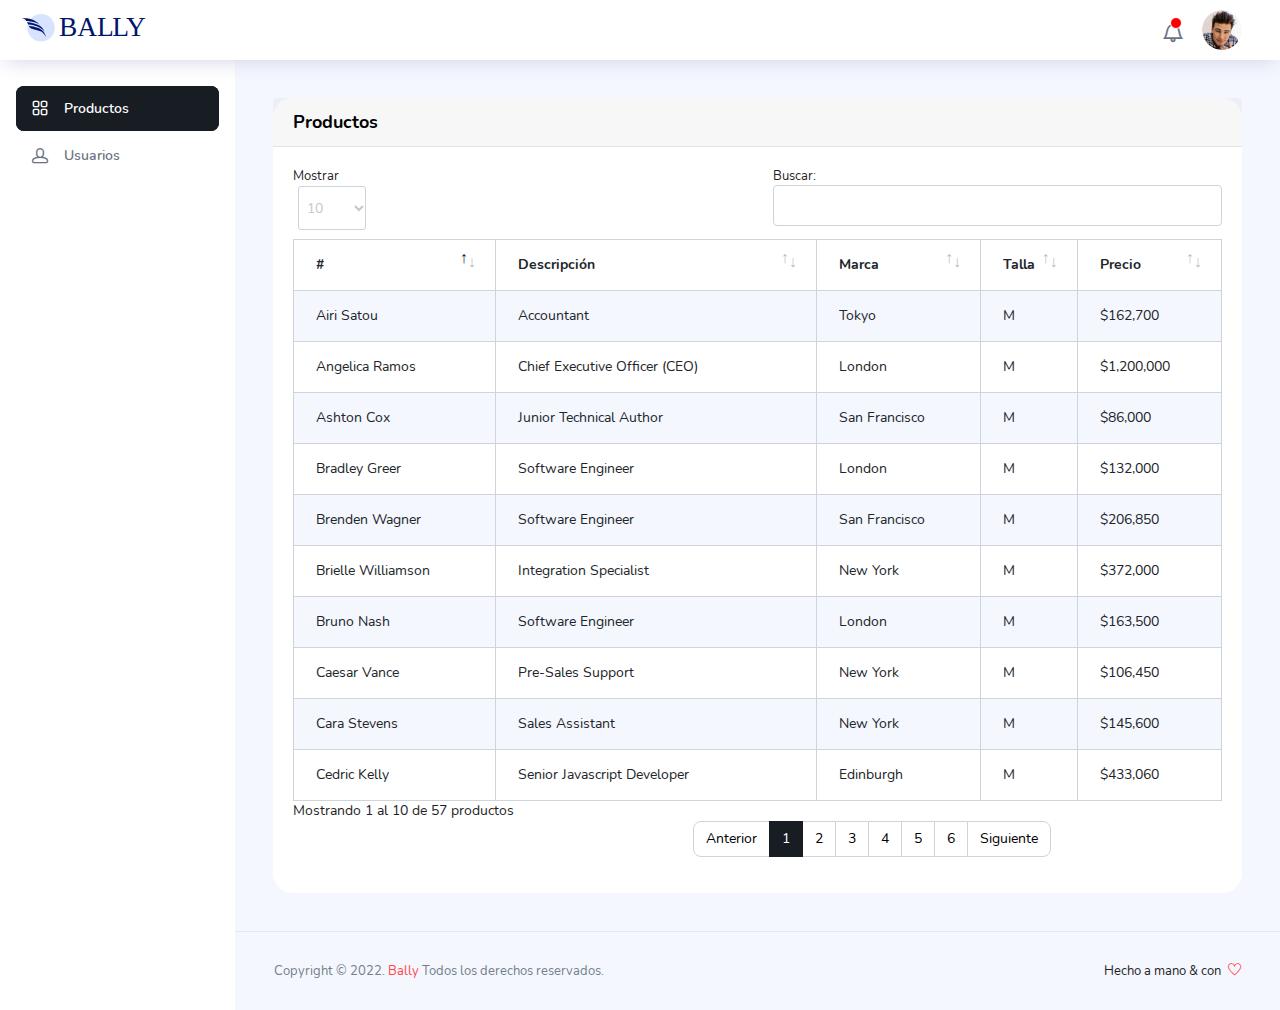
==== products.html @ e77bc01c "pre/database" ====
<!DOCTYPE html>
<html lang="es">

<head>
  <meta charset="utf-8">
  <meta name="viewport" content="width=device-width, initial-scale=1, shrink-to-fit=no">
  <title>Bally - Admin</title>
  <link rel="stylesheet" href="css/feather/feather.css">
  <link rel="stylesheet" href="css/ti-icons/css/themify-icons.css">
  <link rel="stylesheet" href="css/vendor.bundle.base.css">
  <link rel="stylesheet" href="css/vertical-layout-light/style.css">
  <link rel="shortcut icon" href="images/favicon.png" />
</head>

<body>
  <div class="container-scroller">
    <nav class="navbar col-lg-12 col-12 p-0 fixed-top d-flex flex-row">
      <div class="text-center navbar-brand-wrapper d-flex align-items-center justify-content-center">
        <a class="navbar-brand brand-logo mr-5" href="index.html"><img src="images/logo.svg" class="mr-2" alt="logo"/></a>
        <a class="navbar-brand brand-logo-mini" href="index.html"><img src="images/logo-mini.svg" alt="logo"/></a>
      </div>
      <div class="navbar-menu-wrapper d-flex align-items-center justify-content-end">
        <ul class="navbar-nav navbar-nav-right">
          <li class="nav-item dropdown">
            <a class="nav-link count-indicator dropdown-toggle" id="notificationDropdown" href="#" data-toggle="dropdown">
              <i class="icon-bell mx-0"></i>
              <span class="count"></span>
            </a>
            <div class="dropdown-menu dropdown-menu-right navbar-dropdown preview-list" aria-labelledby="notificationDropdown">
              <p class="mb-0 font-weight-normal float-left dropdown-header">Notificaciones</p>
              <a class="dropdown-item preview-item">
                <div class="preview-thumbnail">
                  <div class="preview-icon bg-info">
                    <i class="ti-user mx-0"></i>
                  </div>
                </div>
                <div class="preview-item-content">
                  <h6 class="preview-subject font-weight-normal">Nuevo usuario registrado</h6>
                  <p class="font-weight-light small-text mb-0 text-muted">
                    Hace 3 día(s)
                  </p>
                </div>
              </a>
            </div>
          </li>
          <li class="nav-item nav-profile dropdown">
            <a class="nav-link dropdown-toggle" href="#" data-toggle="dropdown" id="profileDropdown">
              <img src="images/faces/face28.jpg" alt="profile"/>
            </a>
            <div class="dropdown-menu dropdown-menu-right navbar-dropdown" aria-labelledby="profileDropdown">
              <a class="dropdown-item">
                <i class="ti-settings text-dark"></i>
                Ajustes
              </a>
              <a class="dropdown-item">
                <i class="ti-power-off text-dark"></i>
                Cerrar sesión
              </a>
            </div>
          </li>
        </ul>
      </div>
    </nav>
    <div class="container-fluid page-body-wrapper">
      <nav class="sidebar sidebar-offcanvas" id="sidebar">
        <ul class="nav">
          <li class="nav-item">
            <a class="nav-link" href="products.html">
              <i class="icon-grid menu-icon"></i>
              <span class="menu-title">Productos</span>
            </a>
          </li>
          <li class="nav-item">
            <a class="nav-link" href="users.html">
              <i class="icon-head menu-icon"></i>
              <span class="menu-title">Usuarios</span>
            </a>
          </li>
        </ul>
      </nav>
      <div class="main-panel">
        <div class="content-wrapper">
          <div class="row">
            <div class="col-md-12">
                <div class="card">
                    <div class="card-header">
                        <strong class="card-title">Productos</strong>
                    </div>
                    <div class="card-body">
                        <table id="bootstrap-data-table" class="table table-striped table-bordered">
                            <thead>
                                <tr>
                                    <th>#</th>
                                    <th>Descripción</th>
                                    <th>Marca</th>
                                    <th>Talla</th>
                                    <th>Precio</th>
                                </tr>
                            </thead>
                            <tbody>
                                <tr>
                                    <td>Tiger Nixon</td>
                                    <td>System Architect</td>
                                    <td>Edinburgh</td>
                                    <td>M</td>
                                    <td>$320,800</td>
                                </tr>
                                <tr>
                                    <td>Garrett Winters</td>
                                    <td>Accountant</td>
                                    <td>Tokyo</td>
                                    <td>M</td>
                                    <td>$170,750</td>
                                </tr>
                                <tr>
                                    <td>Ashton Cox</td>
                                    <td>Junior Technical Author</td>
                                    <td>San Francisco</td>
                                    <td>M</td>
                                    <td>$86,000</td>
                                </tr>
                                <tr>
                                    <td>Cedric Kelly</td>
                                    <td>Senior Javascript Developer</td>
                                    <td>Edinburgh</td>
                                    <td>M</td>
                                    <td>$433,060</td>
                                </tr>
                                <tr>
                                    <td>Airi Satou</td>
                                    <td>Accountant</td>
                                    <td>Tokyo</td>
                                    <td>M</td>
                                    <td>$162,700</td>
                                </tr>
                                <tr>
                                    <td>Brielle Williamson</td>
                                    <td>Integration Specialist</td>
                                    <td>New York</td>
                                    <td>M</td>
                                    <td>$372,000</td>
                                </tr>
                                <tr>
                                    <td>Herrod Chandler</td>
                                    <td>Sales Assistant</td>
                                    <td>San Francisco</td>
                                    <td>M</td>
                                    <td>$137,500</td>
                                </tr>
                                <tr>
                                    <td>Rhona Davidson</td>
                                    <td>Integration Specialist</td>
                                    <td>Tokyo</td>
                                    <td>M</td>
                                    <td>$327,900</td>
                                </tr>
                                <tr>
                                    <td>Colleen Hurst</td>
                                    <td>Javascript Developer</td>
                                    <td>San Francisco</td>
                                    <td>M</td>
                                    <td>$205,500</td>
                                </tr>
                                <tr>
                                    <td>Sonya Frost</td>
                                    <td>Software Engineer</td>
                                    <td>Edinburgh</td>
                                    <td>M</td>
                                    <td>$103,600</td>
                                </tr>
                                <tr>
                                    <td>Jena Gaines</td>
                                    <td>Office Manager</td>
                                    <td>London</td>
                                    <td>M</td>
                                    <td>$90,560</td>
                                </tr>
                                <tr>
                                    <td>Quinn Flynn</td>
                                    <td>Support Lead</td>
                                    <td>Edinburgh</td>
                                    <td>M</td>
                                    <td>$342,000</td>
                                </tr>
                                <tr>
                                    <td>Charde Marshall</td>
                                    <td>Regional Director</td>
                                    <td>San Francisco</td>
                                    <td>M</td>
                                    <td>$470,600</td>
                                </tr>
                                <tr>
                                    <td>Haley Kennedy</td>
                                    <td>Senior Marketing Designer</td>
                                    <td>London</td>
                                    <td>M</td>
                                    <td>$313,500</td>
                                </tr>
                                <tr>
                                    <td>Tatyana Fitzpatrick</td>
                                    <td>Regional Director</td>
                                    <td>London</td>
                                    <td>M</td>
                                    <td>$385,750</td>
                                </tr>
                                <tr>
                                    <td>Michael Silva</td>
                                    <td>Marketing Designer</td>
                                    <td>London</td>
                                    <td>M</td>
                                    <td>$198,500</td>
                                </tr>
                                <tr>
                                    <td>Paul Byrd</td>
                                    <td>Chief Financial Officer (CFO)</td>
                                    <td>New York</td>
                                    <td>M</td>
                                    <td>$725,000</td>
                                </tr>
                                <tr>
                                    <td>Gloria Little</td>
                                    <td>Systems Administrator</td>
                                    <td>New York</td>
                                    <td>M</td>
                                    <td>$237,500</td>
                                </tr>
                                <tr>
                                    <td>Bradley Greer</td>
                                    <td>Software Engineer</td>
                                    <td>London</td>
                                    <td>M</td>
                                    <td>$132,000</td>
                                </tr>
                                <tr>
                                    <td>Dai Rios</td>
                                    <td>Personnel Lead</td>
                                    <td>Edinburgh</td>
                                    <td>M</td>
                                    <td>$217,500</td>
                                </tr>
                                <tr>
                                    <td>Jenette Caldwell</td>
                                    <td>Development Lead</td>
                                    <td>New York</td>
                                    <td>M</td>
                                    <td>$345,000</td>
                                </tr>
                                <tr>
                                    <td>Yuri Berry</td>
                                    <td>Chief Marketing Officer (CMO)</td>
                                    <td>New York</td>
                                    <td>M</td>
                                    <td>$675,000</td>
                                </tr>
                                <tr>
                                    <td>Caesar Vance</td>
                                    <td>Pre-Sales Support</td>
                                    <td>New York</td>
                                    <td>M</td>
                                    <td>$106,450</td>
                                </tr>
                                <tr>
                                    <td>Doris Wilder</td>
                                    <td>Sales Assistant</td>
                                    <td>Sidney</td>
                                    <td>M</td>
                                    <td>$85,600</td>
                                </tr>
                                <tr>
                                    <td>Angelica Ramos</td>
                                    <td>Chief Executive Officer (CEO)</td>
                                    <td>London</td>
                                    <td>M</td>
                                    <td>$1,200,000</td>
                                </tr>
                                <tr>
                                    <td>Gavin Joyce</td>
                                    <td>Developer</td>
                                    <td>Edinburgh</td>
                                    <td>M</td>
                                    <td>$92,575</td>
                                </tr>
                                <tr>
                                    <td>Jennifer Chang</td>
                                    <td>Regional Director</td>
                                    <td>Singapore</td>
                                    <td>M</td>
                                    <td>$357,650</td>
                                </tr>
                                <tr>
                                    <td>Brenden Wagner</td>
                                    <td>Software Engineer</td>
                                    <td>San Francisco</td>
                                    <td>M</td>
                                    <td>$206,850</td>
                                </tr>
                                <tr>
                                    <td>Fiona Green</td>
                                    <td>Chief Operating Officer (COO)</td>
                                    <td>San Francisco</td>
                                    <td>M</td>
                                    <td>$850,000</td>
                                </tr>
                                <tr>
                                    <td>Shou Itou</td>
                                    <td>Regional Marketing</td>
                                    <td>Tokyo</td>
                                    <td>M</td>
                                    <td>$163,000</td>
                                </tr>
                                <tr>
                                    <td>Michelle House</td>
                                    <td>Integration Specialist</td>
                                    <td>Sidney</td>
                                    <td>M</td>
                                    <td>$95,400</td>
                                </tr>
                                <tr>
                                    <td>Suki Burks</td>
                                    <td>Developer</td>
                                    <td>London</td>
                                    <td>M</td>
                                    <td>$114,500</td>
                                </tr>
                                <tr>
                                    <td>Prescott Bartlett</td>
                                    <td>Technical Author</td>
                                    <td>London</td>
                                    <td>M</td>
                                    <td>$145,000</td>
                                </tr>
                                <tr>
                                    <td>Gavin Cortez</td>
                                    <td>Team Leader</td>
                                    <td>San Francisco</td>
                                    <td>M</td>
                                    <td>$235,500</td>
                                </tr>
                                <tr>
                                    <td>Martena Mccray</td>
                                    <td>Post-Sales support</td>
                                    <td>Edinburgh</td>
                                    <td>M</td>
                                    <td>$324,050</td>
                                </tr>
                                <tr>
                                    <td>Unity Butler</td>
                                    <td>Marketing Designer</td>
                                    <td>San Francisco</td>
                                    <td>M</td>
                                    <td>$85,675</td>
                                </tr>
                                <tr>
                                    <td>Howard Hatfield</td>
                                    <td>Office Manager</td>
                                    <td>San Francisco</td>
                                    <td>M</td>
                                    <td>$164,500</td>
                                </tr>
                                <tr>
                                    <td>Hope Fuentes</td>
                                    <td>Secretary</td>
                                    <td>San Francisco</td>
                                    <td>M</td>
                                    <td>$109,850</td>
                                </tr>
                                <tr>
                                    <td>Vivian Harrell</td>
                                    <td>Financial Controller</td>
                                    <td>San Francisco</td>
                                    <td>M</td>
                                    <td>$452,500</td>
                                </tr>
                                <tr>
                                    <td>Timothy Mooney</td>
                                    <td>Office Manager</td>
                                    <td>London</td>
                                    <td>M</td>
                                    <td>$136,200</td>
                                </tr>
                                <tr>
                                    <td>Jackson Bradshaw</td>
                                    <td>Director</td>
                                    <td>New York</td>
                                    <td>M</td>
                                    <td>$645,750</td>
                                </tr>
                                <tr>
                                    <td>Olivia Liang</td>
                                    <td>Support Engineer</td>
                                    <td>Singapore</td>
                                    <td>M</td>
                                    <td>$234,500</td>
                                </tr>
                                <tr>
                                    <td>Bruno Nash</td>
                                    <td>Software Engineer</td>
                                    <td>London</td>
                                    <td>M</td>
                                    <td>$163,500</td>
                                </tr>
                                <tr>
                                    <td>Sakura Yamamoto</td>
                                    <td>Support Engineer</td>
                                    <td>Tokyo</td>
                                    <td>M</td>
                                    <td>$139,575</td>
                                </tr>
                                <tr>
                                    <td>Thor Walton</td>
                                    <td>Developer</td>
                                    <td>New York</td>
                                    <td>M</td>
                                    <td>$98,540</td>
                                </tr>
                                <tr>
                                    <td>Finn Camacho</td>
                                    <td>Support Engineer</td>
                                    <td>San Francisco</td>
                                    <td>M</td>
                                    <td>$87,500</td>
                                </tr>
                                <tr>
                                    <td>Serge Baldwin</td>
                                    <td>Data Coordinator</td>
                                    <td>Singapore</td>
                                    <td>M</td>
                                    <td>$138,575</td>
                                </tr>
                                <tr>
                                    <td>Zenaida Frank</td>
                                    <td>Software Engineer</td>
                                    <td>New York</td>
                                    <td>M</td>
                                    <td>$125,250</td>
                                </tr>
                                <tr>
                                    <td>Zorita Serrano</td>
                                    <td>Software Engineer</td>
                                    <td>San Francisco</td>
                                    <td>M</td>
                                    <td>$115,000</td>
                                </tr>
                                <tr>
                                    <td>Jennifer Acosta</td>
                                    <td>Junior Javascript Developer</td>
                                    <td>Edinburgh</td>
                                    <td>M</td>
                                    <td>$75,650</td>
                                </tr>
                                <tr>
                                    <td>Cara Stevens</td>
                                    <td>Sales Assistant</td>
                                    <td>New York</td>
                                    <td>M</td>
                                    <td>$145,600</td>
                                </tr>
                                <tr>
                                    <td>Hermione Butler</td>
                                    <td>Regional Director</td>
                                    <td>London</td>
                                    <td>M</td>
                                    <td>$356,250</td>
                                </tr>
                                <tr>
                                    <td>Lael Greer</td>
                                    <td>Systems Administrator</td>
                                    <td>London</td>
                                    <td>M</td>
                                    <td>$103,500</td>
                                </tr>
                                <tr>
                                    <td>Jonas Alexander</td>
                                    <td>Developer</td>
                                    <td>San Francisco</td>
                                    <td>M</td>
                                    <td>$86,500</td>
                                </tr>
                                <tr>
                                    <td>Shad Decker</td>
                                    <td>Regional Director</td>
                                    <td>Edinburgh</td>
                                    <td>M</td>
                                    <td>$183,000</td>
                                </tr>
                                <tr>
                                    <td>Michael Bruce</td>
                                    <td>Javascript Developer</td>
                                    <td>Singapore</td>
                                    <td>M</td>
                                    <td>$183,000</td>
                                </tr>
                                <tr>
                                    <td>Donna Snider</td>
                                    <td>Customer Support</td>
                                    <td>New York</td>
                                    <td>M</td>
                                    <td>$112,000</td>
                                </tr>
                            </tbody>
                        </table>
                    </div>
                </div>
            </div>
        </div>
        </div>
        <footer class="footer">
          <div class="d-sm-flex justify-content-center justify-content-sm-between">
            <span class="text-muted text-center text-sm-left d-block d-sm-inline-block">Copyright © 2022.  <a href="index.html" target="_blank" class="text-danger">Bally</a> Todos los derechos reservados.</span>
            <span class="float-none float-sm-right d-block mt-1 mt-sm-0 text-center">Hecho a mano & con <i class="ti-heart text-danger ml-1"></i></span>
          </div>
        </footer>
      </div>
    </div>
  </div>

  <script src="js/vendor.bundle.base.js"></script>
  <script src="js/template.js"></script>
  <script src="js/data-table/datatables.min.js"></script>
  <script src="js/data-table/dataTables.bootstrap.min.js"></script>
  <script src="js/data-table/datatables-init.js"></script>

</body>

</html>
---- css/feather/feather.css ----
@charset "UTF-8";
 
@font-face {
  font-family: "feather";
  src:url("fonts/feather-webfont.eot");
  src:url("fonts/feather-webfont.eot?#iefix") format("embedded-opentype"),
    url("fonts/feather-webfont.woff") format("woff"),
    url("fonts/feather-webfont.ttf") format("truetype"),
    url("fonts/feather-webfont.svg#feather") format("svg");
  font-weight: normal;
  font-style: normal;
}

/* Character Mapping Method */
 
[data-icon]:before {
  display: inline-block;
  font-family: "feather";
  content: attr(data-icon);
  font-style: normal;
  font-weight: normal;
  font-variant: normal;
  text-transform: none;
  speak: none;
  line-height: 1;
  -webkit-font-smoothing: antialiased;
  -moz-osx-font-smoothing: grayscale;
}

/* CSS Class Mapping Method */
 
[class^="icon-"],
[class*=" icon-"] {
  display: inline-block;
  font-family: "feather";
  font-style: normal;
  font-weight: normal;
  font-variant: normal;
  text-transform: none;
  speak: none;
  line-height: 1;
  -webkit-font-smoothing: antialiased;
  -moz-osx-font-smoothing: grayscale;
}

.icon-eye:before {
  content: "\e000";
}

.icon-paper-clip:before {
  content: "\e001";
}

.icon-mail:before {
  content: "\e002";
}

.icon-mail:before {
  content: "\e002";
}

.icon-toggle:before {
  content: "\e003";
}

.icon-layout:before {
  content: "\e004";
}

.icon-link:before {
  content: "\e005";
}

.icon-bell:before {
  content: "\e006";
}

.icon-lock:before {
  content: "\e007";
}

.icon-unlock:before {
  content: "\e008";
}

.icon-ribbon:before {
  content: "\e009";
}

.icon-image:before {
  content: "\e010";
}

.icon-signal:before {
  content: "\e011";
}

.icon-target:before {
  content: "\e012";
}

.icon-clipboard:before {
  content: "\e013";
}

.icon-clock:before {
  content: "\e014";
}

.icon-clock:before {
  content: "\e014";
}

.icon-watch:before {
  content: "\e015";
}

.icon-air-play:before {
  content: "\e016";
}

.icon-camera:before {
  content: "\e017";
}

.icon-video:before {
  content: "\e018";
}

.icon-disc:before {
  content: "\e019";
}

.icon-printer:before {
  content: "\e020";
}

.icon-monitor:before {
  content: "\e021";
}

.icon-server:before {
  content: "\e022";
}

.icon-cog:before {
  content: "\e023";
}

.icon-heart:before {
  content: "\e024";
}

.icon-paragraph:before {
  content: "\e025";
}

.icon-align-justify:before {
  content: "\e026";
}

.icon-align-left:before {
  content: "\e027";
}

.icon-align-center:before {
  content: "\e028";
}

.icon-align-right:before {
  content: "\e029";
}

.icon-book:before {
  content: "\e030";
}

.icon-layers:before {
  content: "\e031";
}

.icon-stack:before {
  content: "\e032";
}

.icon-stack-2:before {
  content: "\e033";
}

.icon-paper:before {
  content: "\e034";
}

.icon-paper-stack:before {
  content: "\e035";
}

.icon-search:before {
  content: "\e036";
}

.icon-zoom-in:before {
  content: "\e037";
}

.icon-zoom-out:before {
  content: "\e038";
}

.icon-reply:before {
  content: "\e039";
}

.icon-circle-plus:before {
  content: "\e040";
}

.icon-circle-minus:before {
  content: "\e041";
}

.icon-circle-check:before {
  content: "\e042";
}

.icon-circle-cross:before {
  content: "\e043";
}

.icon-square-plus:before {
  content: "\e044";
}

.icon-square-minus:before {
  content: "\e045";
}

.icon-square-check:before {
  content: "\e046";
}

.icon-square-cross:before {
  content: "\e047";
}

.icon-microphone:before {
  content: "\e048";
}

.icon-record:before {
  content: "\e049";
}

.icon-skip-back:before {
  content: "\e050";
}

.icon-rewind:before {
  content: "\e051";
}

.icon-play:before {
  content: "\e052";
}

.icon-pause:before {
  content: "\e053";
}

.icon-stop:before {
  content: "\e054";
}

.icon-fast-forward:before {
  content: "\e055";
}

.icon-skip-forward:before {
  content: "\e056";
}

.icon-shuffle:before {
  content: "\e057";
}

.icon-repeat:before {
  content: "\e058";
}

.icon-folder:before {
  content: "\e059";
}

.icon-umbrella:before {
  content: "\e060";
}

.icon-moon:before {
  content: "\e061";
}

.icon-thermometer:before {
  content: "\e062";
}

.icon-drop:before {
  content: "\e063";
}

.icon-sun:before {
  content: "\e064";
}

.icon-cloud:before {
  content: "\e065";
}

.icon-cloud-upload:before {
  content: "\e066";
}

.icon-cloud-download:before {
  content: "\e067";
}

.icon-upload:before {
  content: "\e068";
}

.icon-download:before {
  content: "\e069";
}

.icon-location:before {
  content: "\e070";
}

.icon-location-2:before {
  content: "\e071";
}

.icon-map:before {
  content: "\e072";
}

.icon-battery:before {
  content: "\e073";
}

.icon-head:before {
  content: "\e074";
}

.icon-briefcase:before {
  content: "\e075";
}

.icon-speech-bubble:before {
  content: "\e076";
}

.icon-anchor:before {
  content: "\e077";
}

.icon-globe:before {
  content: "\e078";
}

.icon-box:before {
  content: "\e079";
}

.icon-reload:before {
  content: "\e080";
}

.icon-share:before {
  content: "\e081";
}

.icon-marquee:before {
  content: "\e082";
}

.icon-marquee-plus:before {
  content: "\e083";
}

.icon-marquee-minus:before {
  content: "\e084";
}

.icon-tag:before {
  content: "\e085";
}

.icon-power:before {
  content: "\e086";
}

.icon-command:before {
  content: "\e087";
}

.icon-alt:before {
  content: "\e088";
}

.icon-esc:before {
  content: "\e089";
}

.icon-bar-graph:before {
  content: "\e090";
}

.icon-bar-graph-2:before {
  content: "\e091";
}

.icon-pie-graph:before {
  content: "\e092";
}

.icon-star:before {
  content: "\e093";
}

.icon-arrow-left:before {
  content: "\e094";
}

.icon-arrow-right:before {
  content: "\e095";
}

.icon-arrow-up:before {
  content: "\e096";
}

.icon-arrow-down:before {
  content: "\e097";
}

.icon-volume:before {
  content: "\e098";
}

.icon-mute:before {
  content: "\e099";
}

.icon-content-right:before {
  content: "\e100";
}

.icon-content-left:before {
  content: "\e101";
}

.icon-grid:before {
  content: "\e102";
}

.icon-grid-2:before {
  content: "\e103";
}

.icon-columns:before {
  content: "\e104";
}

.icon-loader:before {
  content: "\e105";
}

.icon-bag:before {
  content: "\e106";
}

.icon-ban:before {
  content: "\e107";
}

.icon-flag:before {
  content: "\e108";
}

.icon-trash:before {
  content: "\e109";
}

.icon-expand:before {
  content: "\e110";
}

.icon-contract:before {
  content: "\e111";
}

.icon-maximize:before {
  content: "\e112";
}

.icon-minimize:before {
  content: "\e113";
}

.icon-plus:before {
  content: "\e114";
}

.icon-minus:before {
  content: "\e115";
}

.icon-check:before {
  content: "\e116";
}

.icon-cross:before {
  content: "\e117";
}

.icon-move:before {
  content: "\e118";
}

.icon-delete:before {
  content: "\e119";
}

.icon-menu:before {
  content: "\e120";
}

.icon-archive:before {
  content: "\e121";
}

.icon-inbox:before {
  content: "\e122";
}

.icon-outbox:before {
  content: "\e123";
}

.icon-file:before {
  content: "\e124";
}

.icon-file-add:before {
  content: "\e125";
}

.icon-file-subtract:before {
  content: "\e126";
}

.icon-help:before {
  content: "\e127";
}

.icon-open:before {
  content: "\e128";
}

.icon-ellipsis:before {
  content: "\e129";
}
---- css/ti-icons/css/themify-icons.css ----
@font-face {
	font-family: 'themify';
	src:url('../fonts/themify.eot');
	src:url('../fonts/themify.eot?#iefix') format('embedded-opentype'),
		url('../fonts/themify.woff') format('woff'),
		url('../fonts/themify.ttf') format('truetype'),
		url('../fonts/themify.svg') format('svg');
	font-weight: normal;
	font-style: normal;
}

[class^="ti-"], [class*=" ti-"] {
	font-family: 'themify';
	speak: none;
	font-style: normal;
	font-weight: normal;
	font-variant: normal;
	text-transform: none;
	line-height: 1;

	/* Better Font Rendering =========== */
	-webkit-font-smoothing: antialiased;
	-moz-osx-font-smoothing: grayscale;
}

.ti-wand:before {
	content: "\e600";
}
.ti-volume:before {
	content: "\e601";
}
.ti-user:before {
	content: "\e602";
}
.ti-unlock:before {
	content: "\e603";
}
.ti-unlink:before {
	content: "\e604";
}
.ti-trash:before {
	content: "\e605";
}
.ti-thought:before {
	content: "\e606";
}
.ti-target:before {
	content: "\e607";
}
.ti-tag:before {
	content: "\e608";
}
.ti-tablet:before {
	content: "\e609";
}
.ti-star:before {
	content: "\e60a";
}
.ti-spray:before {
	content: "\e60b";
}
.ti-signal:before {
	content: "\e60c";
}
.ti-shopping-cart:before {
	content: "\e60d";
}
.ti-shopping-cart-full:before {
	content: "\e60e";
}
.ti-settings:before {
	content: "\e60f";
}
.ti-search:before {
	content: "\e610";
}
.ti-zoom-in:before {
	content: "\e611";
}
.ti-zoom-out:before {
	content: "\e612";
}
.ti-cut:before {
	content: "\e613";
}
.ti-ruler:before {
	content: "\e614";
}
.ti-ruler-pencil:before {
	content: "\e615";
}
.ti-ruler-alt:before {
	content: "\e616";
}
.ti-bookmark:before {
	content: "\e617";
}
.ti-bookmark-alt:before {
	content: "\e618";
}
.ti-reload:before {
	content: "\e619";
}
.ti-plus:before {
	content: "\e61a";
}
.ti-pin:before {
	content: "\e61b";
}
.ti-pencil:before {
	content: "\e61c";
}
.ti-pencil-alt:before {
	content: "\e61d";
}
.ti-paint-roller:before {
	content: "\e61e";
}
.ti-paint-bucket:before {
	content: "\e61f";
}
.ti-na:before {
	content: "\e620";
}
.ti-mobile:before {
	content: "\e621";
}
.ti-minus:before {
	content: "\e622";
}
.ti-medall:before {
	content: "\e623";
}
.ti-medall-alt:before {
	content: "\e624";
}
.ti-marker:before {
	content: "\e625";
}
.ti-marker-alt:before {
	content: "\e626";
}
.ti-arrow-up:before {
	content: "\e627";
}
.ti-arrow-right:before {
	content: "\e628";
}
.ti-arrow-left:before {
	content: "\e629";
}
.ti-arrow-down:before {
	content: "\e62a";
}
.ti-lock:before {
	content: "\e62b";
}
.ti-location-arrow:before {
	content: "\e62c";
}
.ti-link:before {
	content: "\e62d";
}
.ti-layout:before {
	content: "\e62e";
}
.ti-layers:before {
	content: "\e62f";
}
.ti-layers-alt:before {
	content: "\e630";
}
.ti-key:before {
	content: "\e631";
}
.ti-import:before {
	content: "\e632";
}
.ti-image:before {
	content: "\e633";
}
.ti-heart:before {
	content: "\e634";
}
.ti-heart-broken:before {
	content: "\e635";
}
.ti-hand-stop:before {
	content: "\e636";
}
.ti-hand-open:before {
	content: "\e637";
}
.ti-hand-drag:before {
	content: "\e638";
}
.ti-folder:before {
	content: "\e639";
}
.ti-flag:before {
	content: "\e63a";
}
.ti-flag-alt:before {
	content: "\e63b";
}
.ti-flag-alt-2:before {
	content: "\e63c";
}
.ti-eye:before {
	content: "\e63d";
}
.ti-export:before {
	content: "\e63e";
}
.ti-exchange-vertical:before {
	content: "\e63f";
}
.ti-desktop:before {
	content: "\e640";
}
.ti-cup:before {
	content: "\e641";
}
.ti-crown:before {
	content: "\e642";
}
.ti-comments:before {
	content: "\e643";
}
.ti-comment:before {
	content: "\e644";
}
.ti-comment-alt:before {
	content: "\e645";
}
.ti-close:before {
	content: "\e646";
}
.ti-clip:before {
	content: "\e647";
}
.ti-angle-up:before {
	content: "\e648";
}
.ti-angle-right:before {
	content: "\e649";
}
.ti-angle-left:before {
	content: "\e64a";
}
.ti-angle-down:before {
	content: "\e64b";
}
.ti-check:before {
	content: "\e64c";
}
.ti-check-box:before {
	content: "\e64d";
}
.ti-camera:before {
	content: "\e64e";
}
.ti-announcement:before {
	content: "\e64f";
}
.ti-brush:before {
	content: "\e650";
}
.ti-briefcase:before {
	content: "\e651";
}
.ti-bolt:before {
	content: "\e652";
}
.ti-bolt-alt:before {
	content: "\e653";
}
.ti-blackboard:before {
	content: "\e654";
}
.ti-bag:before {
	content: "\e655";
}
.ti-move:before {
	content: "\e656";
}
.ti-arrows-vertical:before {
	content: "\e657";
}
.ti-arrows-horizontal:before {
	content: "\e658";
}
.ti-fullscreen:before {
	content: "\e659";
}
.ti-arrow-top-right:before {
	content: "\e65a";
}
.ti-arrow-top-left:before {
	content: "\e65b";
}
.ti-arrow-circle-up:before {
	content: "\e65c";
}
.ti-arrow-circle-right:before {
	content: "\e65d";
}
.ti-arrow-circle-left:before {
	content: "\e65e";
}
.ti-arrow-circle-down:before {
	content: "\e65f";
}
.ti-angle-double-up:before {
	content: "\e660";
}
.ti-angle-double-right:before {
	content: "\e661";
}
.ti-angle-double-left:before {
	content: "\e662";
}
.ti-angle-double-down:before {
	content: "\e663";
}
.ti-zip:before {
	content: "\e664";
}
.ti-world:before {
	content: "\e665";
}
.ti-wheelchair:before {
	content: "\e666";
}
.ti-view-list:before {
	content: "\e667";
}
.ti-view-list-alt:before {
	content: "\e668";
}
.ti-view-grid:before {
	content: "\e669";
}
.ti-uppercase:before {
	content: "\e66a";
}
.ti-upload:before {
	content: "\e66b";
}
.ti-underline:before {
	content: "\e66c";
}
.ti-truck:before {
	content: "\e66d";
}
.ti-timer:before {
	content: "\e66e";
}
.ti-ticket:before {
	content: "\e66f";
}
.ti-thumb-up:before {
	content: "\e670";
}
.ti-thumb-down:before {
	content: "\e671";
}
.ti-text:before {
	content: "\e672";
}
.ti-stats-up:before {
	content: "\e673";
}
.ti-stats-down:before {
	content: "\e674";
}
.ti-split-v:before {
	content: "\e675";
}
.ti-split-h:before {
	content: "\e676";
}
.ti-smallcap:before {
	content: "\e677";
}
.ti-shine:before {
	content: "\e678";
}
.ti-shift-right:before {
	content: "\e679";
}
.ti-shift-left:before {
	content: "\e67a";
}
.ti-shield:before {
	content: "\e67b";
}
.ti-notepad:before {
	content: "\e67c";
}
.ti-server:before {
	content: "\e67d";
}
.ti-quote-right:before {
	content: "\e67e";
}
.ti-quote-left:before {
	content: "\e67f";
}
.ti-pulse:before {
	content: "\e680";
}
.ti-printer:before {
	content: "\e681";
}
.ti-power-off:before {
	content: "\e682";
}
.ti-plug:before {
	content: "\e683";
}
.ti-pie-chart:before {
	content: "\e684";
}
.ti-paragraph:before {
	content: "\e685";
}
.ti-panel:before {
	content: "\e686";
}
.ti-package:before {
	content: "\e687";
}
.ti-music:before {
	content: "\e688";
}
.ti-music-alt:before {
	content: "\e689";
}
.ti-mouse:before {
	content: "\e68a";
}
.ti-mouse-alt:before {
	content: "\e68b";
}
.ti-money:before {
	content: "\e68c";
}
.ti-microphone:before {
	content: "\e68d";
}
.ti-menu:before {
	content: "\e68e";
}
.ti-menu-alt:before {
	content: "\e68f";
}
.ti-map:before {
	content: "\e690";
}
.ti-map-alt:before {
	content: "\e691";
}
.ti-loop:before {
	content: "\e692";
}
.ti-location-pin:before {
	content: "\e693";
}
.ti-list:before {
	content: "\e694";
}
.ti-light-bulb:before {
	content: "\e695";
}
.ti-Italic:before {
	content: "\e696";
}
.ti-info:before {
	content: "\e697";
}
.ti-infinite:before {
	content: "\e698";
}
.ti-id-badge:before {
	content: "\e699";
}
.ti-hummer:before {
	content: "\e69a";
}
.ti-home:before {
	content: "\e69b";
}
.ti-help:before {
	content: "\e69c";
}
.ti-headphone:before {
	content: "\e69d";
}
.ti-harddrives:before {
	content: "\e69e";
}
.ti-harddrive:before {
	content: "\e69f";
}
.ti-gift:before {
	content: "\e6a0";
}
.ti-game:before {
	content: "\e6a1";
}
.ti-filter:before {
	content: "\e6a2";
}
.ti-files:before {
	content: "\e6a3";
}
.ti-file:before {
	content: "\e6a4";
}
.ti-eraser:before {
	content: "\e6a5";
}
.ti-envelope:before {
	content: "\e6a6";
}
.ti-download:before {
	content: "\e6a7";
}
.ti-direction:before {
	content: "\e6a8";
}
.ti-direction-alt:before {
	content: "\e6a9";
}
.ti-dashboard:before {
	content: "\e6aa";
}
.ti-control-stop:before {
	content: "\e6ab";
}
.ti-control-shuffle:before {
	content: "\e6ac";
}
.ti-control-play:before {
	content: "\e6ad";
}
.ti-control-pause:before {
	content: "\e6ae";
}
.ti-control-forward:before {
	content: "\e6af";
}
.ti-control-backward:before {
	content: "\e6b0";
}
.ti-cloud:before {
	content: "\e6b1";
}
.ti-cloud-up:before {
	content: "\e6b2";
}
.ti-cloud-down:before {
	content: "\e6b3";
}
.ti-clipboard:before {
	content: "\e6b4";
}
.ti-car:before {
	content: "\e6b5";
}
.ti-calendar:before {
	content: "\e6b6";
}
.ti-book:before {
	content: "\e6b7";
}
.ti-bell:before {
	content: "\e6b8";
}
.ti-basketball:before {
	content: "\e6b9";
}
.ti-bar-chart:before {
	content: "\e6ba";
}
.ti-bar-chart-alt:before {
	content: "\e6bb";
}
.ti-back-right:before {
	content: "\e6bc";
}
.ti-back-left:before {
	content: "\e6bd";
}
.ti-arrows-corner:before {
	content: "\e6be";
}
.ti-archive:before {
	content: "\e6bf";
}
.ti-anchor:before {
	content: "\e6c0";
}
.ti-align-right:before {
	content: "\e6c1";
}
.ti-align-left:before {
	content: "\e6c2";
}
.ti-align-justify:before {
	content: "\e6c3";
}
.ti-align-center:before {
	content: "\e6c4";
}
.ti-alert:before {
	content: "\e6c5";
}
.ti-alarm-clock:before {
	content: "\e6c6";
}
.ti-agenda:before {
	content: "\e6c7";
}
.ti-write:before {
	content: "\e6c8";
}
.ti-window:before {
	content: "\e6c9";
}
.ti-widgetized:before {
	content: "\e6ca";
}
.ti-widget:before {
	content: "\e6cb";
}
.ti-widget-alt:before {
	content: "\e6cc";
}
.ti-wallet:before {
	content: "\e6cd";
}
.ti-video-clapper:before {
	content: "\e6ce";
}
.ti-video-camera:before {
	content: "\e6cf";
}
.ti-vector:before {
	content: "\e6d0";
}
.ti-themify-logo:before {
	content: "\e6d1";
}
.ti-themify-favicon:before {
	content: "\e6d2";
}
.ti-themify-favicon-alt:before {
	content: "\e6d3";
}
.ti-support:before {
	content: "\e6d4";
}
.ti-stamp:before {
	content: "\e6d5";
}
.ti-split-v-alt:before {
	content: "\e6d6";
}
.ti-slice:before {
	content: "\e6d7";
}
.ti-shortcode:before {
	content: "\e6d8";
}
.ti-shift-right-alt:before {
	content: "\e6d9";
}
.ti-shift-left-alt:before {
	content: "\e6da";
}
.ti-ruler-alt-2:before {
	content: "\e6db";
}
.ti-receipt:before {
	content: "\e6dc";
}
.ti-pin2:before {
	content: "\e6dd";
}
.ti-pin-alt:before {
	content: "\e6de";
}
.ti-pencil-alt2:before {
	content: "\e6df";
}
.ti-palette:before {
	content: "\e6e0";
}
.ti-more:before {
	content: "\e6e1";
}
.ti-more-alt:before {
	content: "\e6e2";
}
.ti-microphone-alt:before {
	content: "\e6e3";
}
.ti-magnet:before {
	content: "\e6e4";
}
.ti-line-double:before {
	content: "\e6e5";
}
.ti-line-dotted:before {
	content: "\e6e6";
}
.ti-line-dashed:before {
	content: "\e6e7";
}
.ti-layout-width-full:before {
	content: "\e6e8";
}
.ti-layout-width-default:before {
	content: "\e6e9";
}
.ti-layout-width-default-alt:before {
	content: "\e6ea";
}
.ti-layout-tab:before {
	content: "\e6eb";
}
.ti-layout-tab-window:before {
	content: "\e6ec";
}
.ti-layout-tab-v:before {
	content: "\e6ed";
}
.ti-layout-tab-min:before {
	content: "\e6ee";
}
.ti-layout-slider:before {
	content: "\e6ef";
}
.ti-layout-slider-alt:before {
	content: "\e6f0";
}
.ti-layout-sidebar-right:before {
	content: "\e6f1";
}
.ti-layout-sidebar-none:before {
	content: "\e6f2";
}
.ti-layout-sidebar-left:before {
	content: "\e6f3";
}
.ti-layout-placeholder:before {
	content: "\e6f4";
}
.ti-layout-menu:before {
	content: "\e6f5";
}
.ti-layout-menu-v:before {
	content: "\e6f6";
}
.ti-layout-menu-separated:before {
	content: "\e6f7";
}
.ti-layout-menu-full:before {
	content: "\e6f8";
}
.ti-layout-media-right-alt:before {
	content: "\e6f9";
}
.ti-layout-media-right:before {
	content: "\e6fa";
}
.ti-layout-media-overlay:before {
	content: "\e6fb";
}
.ti-layout-media-overlay-alt:before {
	content: "\e6fc";
}
.ti-layout-media-overlay-alt-2:before {
	content: "\e6fd";
}
.ti-layout-media-left-alt:before {
	content: "\e6fe";
}
.ti-layout-media-left:before {
	content: "\e6ff";
}
.ti-layout-media-center-alt:before {
	content: "\e700";
}
.ti-layout-media-center:before {
	content: "\e701";
}
.ti-layout-list-thumb:before {
	content: "\e702";
}
.ti-layout-list-thumb-alt:before {
	content: "\e703";
}
.ti-layout-list-post:before {
	content: "\e704";
}
.ti-layout-list-large-image:before {
	content: "\e705";
}
.ti-layout-line-solid:before {
	content: "\e706";
}
.ti-layout-grid4:before {
	content: "\e707";
}
.ti-layout-grid3:before {
	content: "\e708";
}
.ti-layout-grid2:before {
	content: "\e709";
}
.ti-layout-grid2-thumb:before {
	content: "\e70a";
}
.ti-layout-cta-right:before {
	content: "\e70b";
}
.ti-layout-cta-left:before {
	content: "\e70c";
}
.ti-layout-cta-center:before {
	content: "\e70d";
}
.ti-layout-cta-btn-right:before {
	content: "\e70e";
}
.ti-layout-cta-btn-left:before {
	content: "\e70f";
}
.ti-layout-column4:before {
	content: "\e710";
}
.ti-layout-column3:before {
	content: "\e711";
}
.ti-layout-column2:before {
	content: "\e712";
}
.ti-layout-accordion-separated:before {
	content: "\e713";
}
.ti-layout-accordion-merged:before {
	content: "\e714";
}
.ti-layout-accordion-list:before {
	content: "\e715";
}
.ti-ink-pen:before {
	content: "\e716";
}
.ti-info-alt:before {
	content: "\e717";
}
.ti-help-alt:before {
	content: "\e718";
}
.ti-headphone-alt:before {
	content: "\e719";
}
.ti-hand-point-up:before {
	content: "\e71a";
}
.ti-hand-point-right:before {
	content: "\e71b";
}
.ti-hand-point-left:before {
	content: "\e71c";
}
.ti-hand-point-down:before {
	content: "\e71d";
}
.ti-gallery:before {
	content: "\e71e";
}
.ti-face-smile:before {
	content: "\e71f";
}
.ti-face-sad:before {
	content: "\e720";
}
.ti-credit-card:before {
	content: "\e721";
}
.ti-control-skip-forward:before {
	content: "\e722";
}
.ti-control-skip-backward:before {
	content: "\e723";
}
.ti-control-record:before {
	content: "\e724";
}
.ti-control-eject:before {
	content: "\e725";
}
.ti-comments-smiley:before {
	content: "\e726";
}
.ti-brush-alt:before {
	content: "\e727";
}
.ti-youtube:before {
	content: "\e728";
}
.ti-vimeo:before {
	content: "\e729";
}
.ti-twitter:before {
	content: "\e72a";
}
.ti-time:before {
	content: "\e72b";
}
.ti-tumblr:before {
	content: "\e72c";
}
.ti-skype:before {
	content: "\e72d";
}
.ti-share:before {
	content: "\e72e";
}
.ti-share-alt:before {
	content: "\e72f";
}
.ti-rocket:before {
	content: "\e730";
}
.ti-pinterest:before {
	content: "\e731";
}
.ti-new-window:before {
	content: "\e732";
}
.ti-microsoft:before {
	content: "\e733";
}
.ti-list-ol:before {
	content: "\e734";
}
.ti-linkedin:before {
	content: "\e735";
}
.ti-layout-sidebar-2:before {
	content: "\e736";
}
.ti-layout-grid4-alt:before {
	content: "\e737";
}
.ti-layout-grid3-alt:before {
	content: "\e738";
}
.ti-layout-grid2-alt:before {
	content: "\e739";
}
.ti-layout-column4-alt:before {
	content: "\e73a";
}
.ti-layout-column3-alt:before {
	content: "\e73b";
}
.ti-layout-column2-alt:before {
	content: "\e73c";
}
.ti-instagram:before {
	content: "\e73d";
}
.ti-google:before {
	content: "\e73e";
}
.ti-github:before {
	content: "\e73f";
}
.ti-flickr:before {
	content: "\e740";
}
.ti-facebook:before {
	content: "\e741";
}
.ti-dropbox:before {
	content: "\e742";
}
.ti-dribbble:before {
	content: "\e743";
}
.ti-apple:before {
	content: "\e744";
}
.ti-android:before {
	content: "\e745";
}
.ti-save:before {
	content: "\e746";
}
.ti-save-alt:before {
	content: "\e747";
}
.ti-yahoo:before {
	content: "\e748";
}
.ti-wordpress:before {
	content: "\e749";
}
.ti-vimeo-alt:before {
	content: "\e74a";
}
.ti-twitter-alt:before {
	content: "\e74b";
}
.ti-tumblr-alt:before {
	content: "\e74c";
}
.ti-trello:before {
	content: "\e74d";
}
.ti-stack-overflow:before {
	content: "\e74e";
}
.ti-soundcloud:before {
	content: "\e74f";
}
.ti-sharethis:before {
	content: "\e750";
}
.ti-sharethis-alt:before {
	content: "\e751";
}
.ti-reddit:before {
	content: "\e752";
}
.ti-pinterest-alt:before {
	content: "\e753";
}
.ti-microsoft-alt:before {
	content: "\e754";
}
.ti-linux:before {
	content: "\e755";
}
.ti-jsfiddle:before {
	content: "\e756";
}
.ti-joomla:before {
	content: "\e757";
}
.ti-html5:before {
	content: "\e758";
}
.ti-flickr-alt:before {
	content: "\e759";
}
.ti-email:before {
	content: "\e75a";
}
.ti-drupal:before {
	content: "\e75b";
}
.ti-dropbox-alt:before {
	content: "\e75c";
}
.ti-css3:before {
	content: "\e75d";
}
.ti-rss:before {
	content: "\e75e";
}
.ti-rss-alt:before {
	content: "\e75f";
}
---- css/vendor.bundle.base.css ----
/*
 * Container style
 */
.ps {
  overflow: hidden !important;
  overflow-anchor: none;
  -ms-overflow-style: none;
  touch-action: auto;
  -ms-touch-action: auto;
}

/*
 * Scrollbar rail styles
 */
.ps__rail-x {
  display: none;
  opacity: 0;
  transition: background-color .2s linear, opacity .2s linear;
  -webkit-transition: background-color .2s linear, opacity .2s linear;
  height: 15px;
  /* there must be 'bottom' or 'top' for ps__rail-x */
  bottom: 0px;
  /* please don't change 'position' */
  position: absolute;
}

.ps__rail-y {
  display: none;
  opacity: 0;
  transition: background-color .2s linear, opacity .2s linear;
  -webkit-transition: background-color .2s linear, opacity .2s linear;
  width: 15px;
  /* there must be 'right' or 'left' for ps__rail-y */
  right: 0;
  /* please don't change 'position' */
  position: absolute;
}

.ps--active-x > .ps__rail-x,
.ps--active-y > .ps__rail-y {
  display: block;
  background-color: transparent;
}

.ps:hover > .ps__rail-x,
.ps:hover > .ps__rail-y,
.ps--focus > .ps__rail-x,
.ps--focus > .ps__rail-y,
.ps--scrolling-x > .ps__rail-x,
.ps--scrolling-y > .ps__rail-y {
  opacity: 0.6;
}

.ps .ps__rail-x:hover,
.ps .ps__rail-y:hover,
.ps .ps__rail-x:focus,
.ps .ps__rail-y:focus,
.ps .ps__rail-x.ps--clicking,
.ps .ps__rail-y.ps--clicking {
  background-color: #eee;
  opacity: 0.9;
}

/*
 * Scrollbar thumb styles
 */
.ps__thumb-x {
  background-color: #aaa;
  border-radius: 6px;
  transition: background-color .2s linear, height .2s ease-in-out;
  -webkit-transition: background-color .2s linear, height .2s ease-in-out;
  height: 6px;
  /* there must be 'bottom' for ps__thumb-x */
  bottom: 2px;
  /* please don't change 'position' */
  position: absolute;
}

.ps__thumb-y {
  background-color: #aaa;
  border-radius: 6px;
  transition: background-color .2s linear, width .2s ease-in-out;
  -webkit-transition: background-color .2s linear, width .2s ease-in-out;
  width: 6px;
  /* there must be 'right' for ps__thumb-y */
  right: 2px;
  /* please don't change 'position' */
  position: absolute;
}

.ps__rail-x:hover > .ps__thumb-x,
.ps__rail-x:focus > .ps__thumb-x,
.ps__rail-x.ps--clicking .ps__thumb-x {
  background-color: #999;
  height: 11px;
}

.ps__rail-y:hover > .ps__thumb-y,
.ps__rail-y:focus > .ps__thumb-y,
.ps__rail-y.ps--clicking .ps__thumb-y {
  background-color: #999;
  width: 11px;
}

/* MS supports */
@supports (-ms-overflow-style: none) {
  .ps {
    overflow: auto !important;
  }
}

@media screen and (-ms-high-contrast: active), (-ms-high-contrast: none) {
  .ps {
    overflow: auto !important;
  }
}
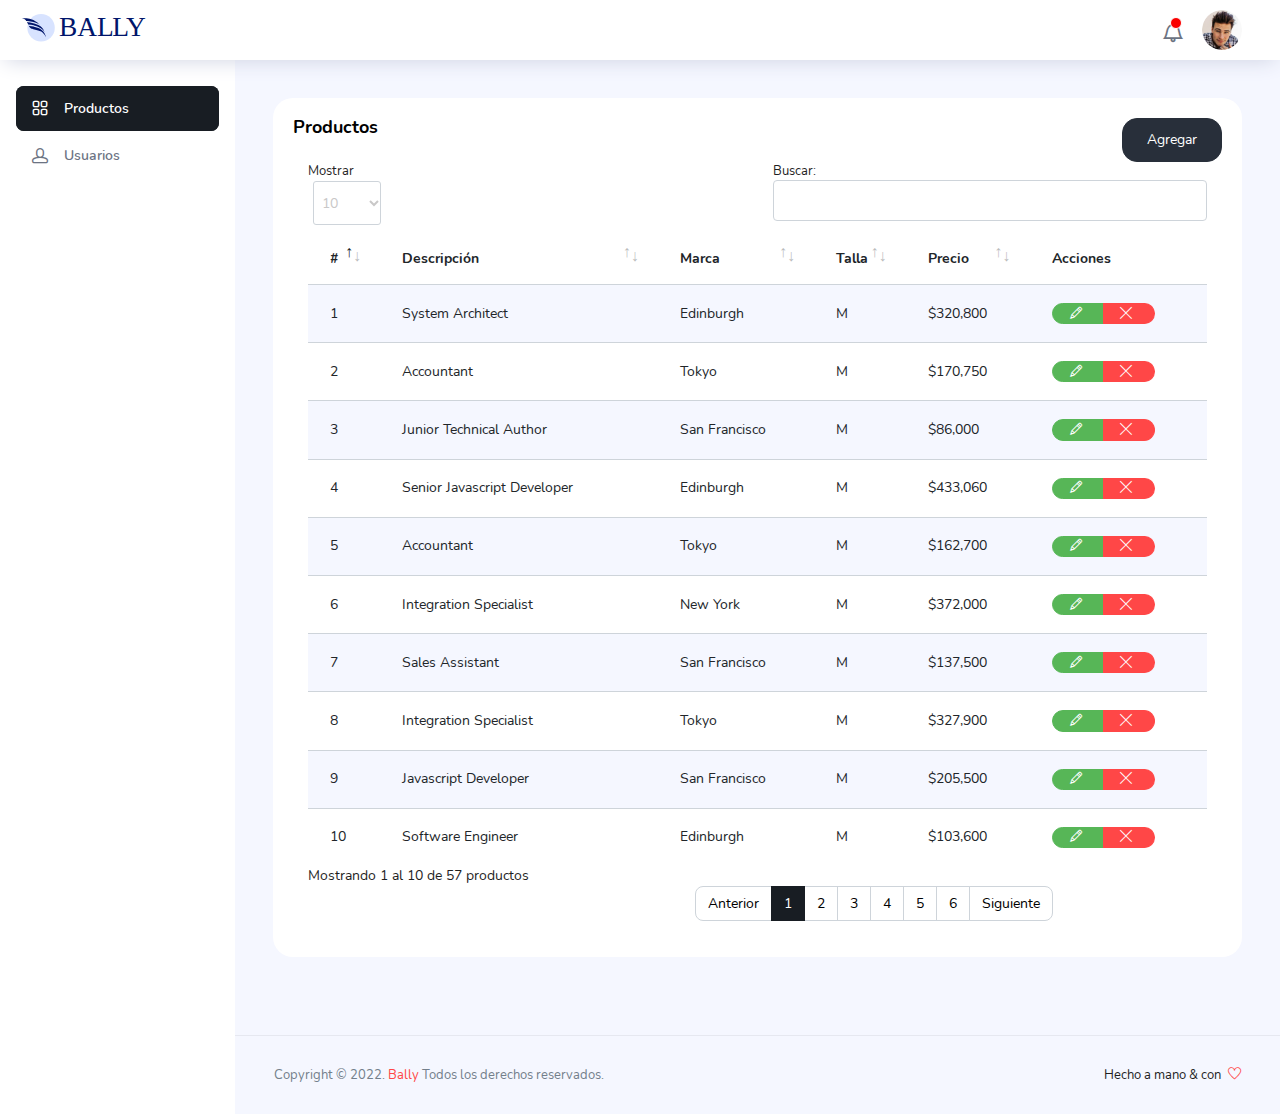
==== commit 45e90f02: "Add files via upload" ====
--- a/products.html
+++ b/products.html
@@ -10,6 +10,7 @@
   <link rel="stylesheet" href="css/vendor.bundle.base.css">
   <link rel="stylesheet" href="css/vertical-layout-light/style.css">
   <link rel="shortcut icon" href="images/favicon.png" />
+
 </head>
 
 <body>
@@ -81,13 +82,12 @@
       <div class="main-panel">
         <div class="content-wrapper">
           <div class="row">
-            <div class="col-md-12">
-                <div class="card">
-                    <div class="card-header">
-                        <strong class="card-title">Productos</strong>
-                    </div>
+            <div class="col-md-12 grid-margin stretch-card">
+                <div class="card">                    
                     <div class="card-body">
-                        <table id="bootstrap-data-table" class="table table-striped table-bordered">
+                        <h4 class="card-title">Productos <button type="button" class="btn btn-dark add">Agregar</button></h4>
+                        <div class="table-responsive">
+                          <table id="bootstrap-data-table" class="table table-striped">
                             <thead>
                                 <tr>
                                     <th>#</th>
@@ -95,413 +95,878 @@
                                     <th>Marca</th>
                                     <th>Talla</th>
                                     <th>Precio</th>
+                                    <th data-orderable="false">Acciones</th>                                    
                                 </tr>
                             </thead>
                             <tbody>
                                 <tr>
-                                    <td>Tiger Nixon</td>
+                                    <td>1</td>
                                     <td>System Architect</td>
                                     <td>Edinburgh</td>
                                     <td>M</td>
                                     <td>$320,800</td>
-                                </tr>
-                                <tr>
-                                    <td>Garrett Winters</td>
+                                    <td><div class="btn-group" role="group" aria-label="actions">
+                                        <button type="button" class="btn btn-success">
+                                          <i class="ti-pencil"></i>
+                                        </button>
+                                        <button type="button" class="btn btn-danger">
+                                          <i class="ti-close"></i>
+                                        </button>
+                                      </div></td>
+                                </tr>
+                                <tr>
+                                    <td>2</td>
                                     <td>Accountant</td>
                                     <td>Tokyo</td>
                                     <td>M</td>
                                     <td>$170,750</td>
-                                </tr>
-                                <tr>
-                                    <td>Ashton Cox</td>
+                                    <td>
+                                        <div class="btn-group" role="group" aria-label="actions">
+                                            <button type="button" class="btn btn-success">
+                                                <i class="ti-pencil"></i>
+                                            </button>
+                                            <button type="button" class="btn btn-danger">
+                                                <i class="ti-close"></i>
+                                            </button>
+                                        </div>
+                                    </td>
+                                </tr>
+                                <tr>
+                                    <td>3</td>
                                     <td>Junior Technical Author</td>
                                     <td>San Francisco</td>
                                     <td>M</td>
                                     <td>$86,000</td>
-                                </tr>
-                                <tr>
-                                    <td>Cedric Kelly</td>
+                                    <td><div class="btn-group" role="group" aria-label="actions">
+                                        <button type="button" class="btn btn-success">
+                                          <i class="ti-pencil"></i>
+                                        </button>
+                                        <button type="button" class="btn btn-danger">
+                                          <i class="ti-close"></i>
+                                        </button>
+                                      </div></td>
+                                </tr>
+                                <tr>
+                                    <td>4</td>
                                     <td>Senior Javascript Developer</td>
                                     <td>Edinburgh</td>
                                     <td>M</td>
                                     <td>$433,060</td>
-                                </tr>
-                                <tr>
-                                    <td>Airi Satou</td>
+                                    <td><div class="btn-group" role="group" aria-label="actions">
+                                        <button type="button" class="btn btn-success">
+                                          <i class="ti-pencil"></i>
+                                        </button>
+                                        <button type="button" class="btn btn-danger">
+                                          <i class="ti-close"></i>
+                                        </button>
+                                      </div>
+                                    </td>
+                                </tr>
+                                <tr>
+                                    <td>5</td>
                                     <td>Accountant</td>
                                     <td>Tokyo</td>
                                     <td>M</td>
                                     <td>$162,700</td>
-                                </tr>
-                                <tr>
-                                    <td>Brielle Williamson</td>
+                                    <td><div class="btn-group" role="group" aria-label="actions">
+                                        <button type="button" class="btn btn-success">
+                                          <i class="ti-pencil"></i>
+                                        </button>
+                                        <button type="button" class="btn btn-danger">
+                                          <i class="ti-close"></i>
+                                        </button>
+                                      </div>
+                                    </td>
+                                </tr>
+                                <tr>
+                                    <td>6</td>
                                     <td>Integration Specialist</td>
                                     <td>New York</td>
                                     <td>M</td>
                                     <td>$372,000</td>
-                                </tr>
-                                <tr>
-                                    <td>Herrod Chandler</td>
+                                    <td><div class="btn-group" role="group" aria-label="actions">
+                                        <button type="button" class="btn btn-success">
+                                          <i class="ti-pencil"></i>
+                                        </button>
+                                        <button type="button" class="btn btn-danger">
+                                          <i class="ti-close"></i>
+                                        </button>
+                                      </div>
+                                    </td>
+                                </tr>
+                                <tr>
+                                    <td>7</td>
                                     <td>Sales Assistant</td>
                                     <td>San Francisco</td>
                                     <td>M</td>
                                     <td>$137,500</td>
-                                </tr>
-                                <tr>
-                                    <td>Rhona Davidson</td>
+                                    <td><div class="btn-group" role="group" aria-label="actions">
+                                        <button type="button" class="btn btn-success">
+                                          <i class="ti-pencil"></i>
+                                        </button>
+                                        <button type="button" class="btn btn-danger">
+                                          <i class="ti-close"></i>
+                                        </button>
+                                      </div></td>
+                                </tr>
+                                <tr>
+                                    <td>8</td>
                                     <td>Integration Specialist</td>
                                     <td>Tokyo</td>
                                     <td>M</td>
                                     <td>$327,900</td>
-                                </tr>
-                                <tr>
-                                    <td>Colleen Hurst</td>
+                                    <td><div class="btn-group" role="group" aria-label="actions">
+                                        <button type="button" class="btn btn-success">
+                                          <i class="ti-pencil"></i>
+                                        </button>
+                                        <button type="button" class="btn btn-danger">
+                                          <i class="ti-close"></i>
+                                        </button>
+                                      </div></td>
+                                </tr>
+                                <tr>
+                                    <td>9</td>
                                     <td>Javascript Developer</td>
                                     <td>San Francisco</td>
                                     <td>M</td>
                                     <td>$205,500</td>
-                                </tr>
-                                <tr>
-                                    <td>Sonya Frost</td>
+                                    <td><div class="btn-group" role="group" aria-label="actions">
+                                        <button type="button" class="btn btn-success">
+                                          <i class="ti-pencil"></i>
+                                        </button>
+                                        <button type="button" class="btn btn-danger">
+                                          <i class="ti-close"></i>
+                                        </button>
+                                      </div></td>
+                                </tr>
+                                <tr>
+                                    <td>10</td>
                                     <td>Software Engineer</td>
                                     <td>Edinburgh</td>
                                     <td>M</td>
                                     <td>$103,600</td>
-                                </tr>
-                                <tr>
-                                    <td>Jena Gaines</td>
+                                    <td><div class="btn-group" role="group" aria-label="actions">
+                                        <button type="button" class="btn btn-success">
+                                          <i class="ti-pencil"></i>
+                                        </button>
+                                        <button type="button" class="btn btn-danger">
+                                          <i class="ti-close"></i>
+                                        </button>
+                                      </div></td>
+                                </tr>
+                                <tr>
+                                    <td>11</td>
                                     <td>Office Manager</td>
                                     <td>London</td>
                                     <td>M</td>
                                     <td>$90,560</td>
-                                </tr>
-                                <tr>
-                                    <td>Quinn Flynn</td>
+                                    <td><div class="btn-group" role="group" aria-label="actions">
+                                        <button type="button" class="btn btn-success">
+                                          <i class="ti-pencil"></i>
+                                        </button>
+                                        <button type="button" class="btn btn-danger">
+                                          <i class="ti-close"></i>
+                                        </button>
+                                      </div></td>
+                                </tr>
+                                <tr>
+                                    <td>12</td>
                                     <td>Support Lead</td>
                                     <td>Edinburgh</td>
                                     <td>M</td>
                                     <td>$342,000</td>
-                                </tr>
-                                <tr>
-                                    <td>Charde Marshall</td>
+                                    <td><div class="btn-group" role="group" aria-label="actions">
+                                        <button type="button" class="btn btn-success">
+                                          <i class="ti-pencil"></i>
+                                        </button>
+                                        <button type="button" class="btn btn-danger">
+                                          <i class="ti-close"></i>
+                                        </button>
+                                      </div></td>
+                                </tr>
+                                <tr>
+                                    <td>13</td>
                                     <td>Regional Director</td>
                                     <td>San Francisco</td>
                                     <td>M</td>
                                     <td>$470,600</td>
-                                </tr>
-                                <tr>
-                                    <td>Haley Kennedy</td>
+                                    <td><div class="btn-group" role="group" aria-label="actions">
+                                        <button type="button" class="btn btn-success">
+                                          <i class="ti-pencil"></i>
+                                        </button>
+                                        <button type="button" class="btn btn-danger">
+                                          <i class="ti-close"></i>
+                                        </button>
+                                      </div></td>
+                                </tr>
+                                <tr>
+                                    <td>14</td>
                                     <td>Senior Marketing Designer</td>
                                     <td>London</td>
                                     <td>M</td>
                                     <td>$313,500</td>
-                                </tr>
-                                <tr>
-                                    <td>Tatyana Fitzpatrick</td>
+                                    <td><div class="btn-group" role="group" aria-label="actions">
+                                        <button type="button" class="btn btn-success">
+                                          <i class="ti-pencil"></i>
+                                        </button>
+                                        <button type="button" class="btn btn-danger">
+                                          <i class="ti-close"></i>
+                                        </button>
+                                      </div></td>
+                                </tr>
+                                <tr>
+                                    <td>15</td>
                                     <td>Regional Director</td>
                                     <td>London</td>
                                     <td>M</td>
                                     <td>$385,750</td>
-                                </tr>
-                                <tr>
-                                    <td>Michael Silva</td>
+                                    <td><div class="btn-group" role="group" aria-label="actions">
+                                        <button type="button" class="btn btn-success">
+                                          <i class="ti-pencil"></i>
+                                        </button>
+                                        <button type="button" class="btn btn-danger">
+                                          <i class="ti-close"></i>
+                                        </button>
+                                      </div></td>
+                                </tr>
+                                <tr>
+                                    <td>16</td>
                                     <td>Marketing Designer</td>
                                     <td>London</td>
                                     <td>M</td>
                                     <td>$198,500</td>
-                                </tr>
-                                <tr>
-                                    <td>Paul Byrd</td>
+                                    <td><div class="btn-group" role="group" aria-label="actions">
+                                        <button type="button" class="btn btn-success">
+                                          <i class="ti-pencil"></i>
+                                        </button>
+                                        <button type="button" class="btn btn-danger">
+                                          <i class="ti-close"></i>
+                                        </button>
+                                      </div></td>
+                                </tr>
+                                <tr>
+                                    <td>17</td>
                                     <td>Chief Financial Officer (CFO)</td>
                                     <td>New York</td>
                                     <td>M</td>
                                     <td>$725,000</td>
-                                </tr>
-                                <tr>
-                                    <td>Gloria Little</td>
+                                    <td><div class="btn-group" role="group" aria-label="actions">
+                                        <button type="button" class="btn btn-success">
+                                          <i class="ti-pencil"></i>
+                                        </button>
+                                        <button type="button" class="btn btn-danger">
+                                          <i class="ti-close"></i>
+                                        </button>
+                                      </div></td>
+                                </tr>
+                                <tr>
+                                    <td>18</td>
                                     <td>Systems Administrator</td>
                                     <td>New York</td>
                                     <td>M</td>
                                     <td>$237,500</td>
-                                </tr>
-                                <tr>
-                                    <td>Bradley Greer</td>
+                                    <td><div class="btn-group" role="group" aria-label="actions">
+                                        <button type="button" class="btn btn-success">
+                                          <i class="ti-pencil"></i>
+                                        </button>
+                                        <button type="button" class="btn btn-danger">
+                                          <i class="ti-close"></i>
+                                        </button>
+                                      </div></td>
+                                </tr>
+                                <tr>
+                                    <td>19</td>
                                     <td>Software Engineer</td>
                                     <td>London</td>
                                     <td>M</td>
                                     <td>$132,000</td>
-                                </tr>
-                                <tr>
-                                    <td>Dai Rios</td>
+                                    <td><div class="btn-group" role="group" aria-label="actions">
+                                        <button type="button" class="btn btn-success">
+                                          <i class="ti-pencil"></i>
+                                        </button>
+                                        <button type="button" class="btn btn-danger">
+                                          <i class="ti-close"></i>
+                                        </button>
+                                      </div></td>
+                                </tr>
+                                <tr>
+                                    <td>20</td>
                                     <td>Personnel Lead</td>
                                     <td>Edinburgh</td>
                                     <td>M</td>
                                     <td>$217,500</td>
-                                </tr>
-                                <tr>
-                                    <td>Jenette Caldwell</td>
+                                    <td><div class="btn-group" role="group" aria-label="actions">
+                                        <button type="button" class="btn btn-success">
+                                          <i class="ti-pencil"></i>
+                                        </button>
+                                        <button type="button" class="btn btn-danger">
+                                          <i class="ti-close"></i>
+                                        </button>
+                                      </div></td>
+                                </tr>
+                                <tr>
+                                    <td>21</td>
                                     <td>Development Lead</td>
                                     <td>New York</td>
                                     <td>M</td>
                                     <td>$345,000</td>
-                                </tr>
-                                <tr>
-                                    <td>Yuri Berry</td>
+                                    <td><div class="btn-group" role="group" aria-label="actions">
+                                        <button type="button" class="btn btn-success">
+                                          <i class="ti-pencil"></i>
+                                        </button>
+                                        <button type="button" class="btn btn-danger">
+                                          <i class="ti-close"></i>
+                                        </button>
+                                      </div></td>
+                                </tr>
+                                <tr>
+                                    <td>22</td>
                                     <td>Chief Marketing Officer (CMO)</td>
                                     <td>New York</td>
                                     <td>M</td>
                                     <td>$675,000</td>
-                                </tr>
-                                <tr>
-                                    <td>Caesar Vance</td>
+                                    <td><div class="btn-group" role="group" aria-label="actions">
+                                        <button type="button" class="btn btn-success">
+                                          <i class="ti-pencil"></i>
+                                        </button>
+                                        <button type="button" class="btn btn-danger">
+                                          <i class="ti-close"></i>
+                                        </button>
+                                      </div></td>
+                                </tr>
+                                <tr>
+                                    <td>23</td>
                                     <td>Pre-Sales Support</td>
                                     <td>New York</td>
                                     <td>M</td>
                                     <td>$106,450</td>
-                                </tr>
-                                <tr>
-                                    <td>Doris Wilder</td>
+                                    <td><div class="btn-group" role="group" aria-label="actions">
+                                        <button type="button" class="btn btn-success">
+                                          <i class="ti-pencil"></i>
+                                        </button>
+                                        <button type="button" class="btn btn-danger">
+                                          <i class="ti-close"></i>
+                                        </button>
+                                      </div></td>
+                                </tr>
+                                <tr>
+                                    <td>24</td>
                                     <td>Sales Assistant</td>
                                     <td>Sidney</td>
                                     <td>M</td>
                                     <td>$85,600</td>
-                                </tr>
-                                <tr>
-                                    <td>Angelica Ramos</td>
+                                    <td><div class="btn-group" role="group" aria-label="actions">
+                                        <button type="button" class="btn btn-success">
+                                          <i class="ti-pencil"></i>
+                                        </button>
+                                        <button type="button" class="btn btn-danger">
+                                          <i class="ti-close"></i>
+                                        </button>
+                                      </div></td>
+                                </tr>
+                                <tr>
+                                    <td>25</td>
                                     <td>Chief Executive Officer (CEO)</td>
                                     <td>London</td>
                                     <td>M</td>
                                     <td>$1,200,000</td>
-                                </tr>
-                                <tr>
-                                    <td>Gavin Joyce</td>
+                                    <td><div class="btn-group" role="group" aria-label="actions">
+                                        <button type="button" class="btn btn-success">
+                                          <i class="ti-pencil"></i>
+                                        </button>
+                                        <button type="button" class="btn btn-danger">
+                                          <i class="ti-close"></i>
+                                        </button>
+                                      </div></td>
+                                </tr>
+                                <tr>
+                                    <td>26</td>
                                     <td>Developer</td>
                                     <td>Edinburgh</td>
                                     <td>M</td>
                                     <td>$92,575</td>
-                                </tr>
-                                <tr>
-                                    <td>Jennifer Chang</td>
+                                    <td><div class="btn-group" role="group" aria-label="actions">
+                                        <button type="button" class="btn btn-success">
+                                          <i class="ti-pencil"></i>
+                                        </button>
+                                        <button type="button" class="btn btn-danger">
+                                          <i class="ti-close"></i>
+                                        </button>
+                                      </div></td>
+                                </tr>
+                                <tr>
+                                    <td>27</td>
                                     <td>Regional Director</td>
                                     <td>Singapore</td>
                                     <td>M</td>
                                     <td>$357,650</td>
-                                </tr>
-                                <tr>
-                                    <td>Brenden Wagner</td>
+                                    <td><div class="btn-group" role="group" aria-label="actions">
+                                        <button type="button" class="btn btn-success">
+                                          <i class="ti-pencil"></i>
+                                        </button>
+                                        <button type="button" class="btn btn-danger">
+                                          <i class="ti-close"></i>
+                                        </button>
+                                      </div></td>
+                                </tr>
+                                <tr>
+                                    <td>28</td>
                                     <td>Software Engineer</td>
                                     <td>San Francisco</td>
                                     <td>M</td>
                                     <td>$206,850</td>
-                                </tr>
-                                <tr>
-                                    <td>Fiona Green</td>
+                                    <td><div class="btn-group" role="group" aria-label="actions">
+                                        <button type="button" class="btn btn-success">
+                                          <i class="ti-pencil"></i>
+                                        </button>
+                                        <button type="button" class="btn btn-danger">
+                                          <i class="ti-close"></i>
+                                        </button>
+                                      </div></td>
+                                </tr>
+                                <tr>
+                                    <td>29</td>
                                     <td>Chief Operating Officer (COO)</td>
                                     <td>San Francisco</td>
                                     <td>M</td>
                                     <td>$850,000</td>
-                                </tr>
-                                <tr>
-                                    <td>Shou Itou</td>
+                                    <td><div class="btn-group" role="group" aria-label="actions">
+                                        <button type="button" class="btn btn-success">
+                                          <i class="ti-pencil"></i>
+                                        </button>
+                                        <button type="button" class="btn btn-danger">
+                                          <i class="ti-close"></i>
+                                        </button>
+                                      </div></td>
+                                </tr>
+                                <tr>
+                                    <td>30</td>
                                     <td>Regional Marketing</td>
                                     <td>Tokyo</td>
                                     <td>M</td>
                                     <td>$163,000</td>
-                                </tr>
-                                <tr>
-                                    <td>Michelle House</td>
+                                    <td><div class="btn-group" role="group" aria-label="actions">
+                                        <button type="button" class="btn btn-success">
+                                          <i class="ti-pencil"></i>
+                                        </button>
+                                        <button type="button" class="btn btn-danger">
+                                          <i class="ti-close"></i>
+                                        </button>
+                                      </div></td>
+                                </tr>
+                                <tr>
+                                    <td>31</td>
                                     <td>Integration Specialist</td>
                                     <td>Sidney</td>
                                     <td>M</td>
                                     <td>$95,400</td>
-                                </tr>
-                                <tr>
-                                    <td>Suki Burks</td>
+                                    <td><div class="btn-group" role="group" aria-label="actions">
+                                        <button type="button" class="btn btn-success">
+                                          <i class="ti-pencil"></i>
+                                        </button>
+                                        <button type="button" class="btn btn-danger">
+                                          <i class="ti-close"></i>
+                                        </button>
+                                      </div></td>
+                                </tr>
+                                <tr>
+                                    <td>32</td>
                                     <td>Developer</td>
                                     <td>London</td>
                                     <td>M</td>
                                     <td>$114,500</td>
-                                </tr>
-                                <tr>
-                                    <td>Prescott Bartlett</td>
+                                    <td><div class="btn-group" role="group" aria-label="actions">
+                                        <button type="button" class="btn btn-success">
+                                          <i class="ti-pencil"></i>
+                                        </button>
+                                        <button type="button" class="btn btn-danger">
+                                          <i class="ti-close"></i>
+                                        </button>
+                                      </div></td>
+                                </tr>
+                                <tr>
+                                    <td>33</td>
                                     <td>Technical Author</td>
                                     <td>London</td>
                                     <td>M</td>
                                     <td>$145,000</td>
-                                </tr>
-                                <tr>
-                                    <td>Gavin Cortez</td>
+                                    <td><div class="btn-group" role="group" aria-label="actions">
+                                        <button type="button" class="btn btn-success">
+                                          <i class="ti-pencil"></i>
+                                        </button>
+                                        <button type="button" class="btn btn-danger">
+                                          <i class="ti-close"></i>
+                                        </button>
+                                      </div></td>
+                                </tr>
+                                <tr>
+                                    <td>34</td>
                                     <td>Team Leader</td>
                                     <td>San Francisco</td>
                                     <td>M</td>
                                     <td>$235,500</td>
-                                </tr>
-                                <tr>
-                                    <td>Martena Mccray</td>
+                                    <td><div class="btn-group" role="group" aria-label="actions">
+                                        <button type="button" class="btn btn-success">
+                                          <i class="ti-pencil"></i>
+                                        </button>
+                                        <button type="button" class="btn btn-danger">
+                                          <i class="ti-close"></i>
+                                        </button>
+                                      </div></td>
+                                </tr>
+                                <tr>
+                                    <td>35</td>
                                     <td>Post-Sales support</td>
                                     <td>Edinburgh</td>
                                     <td>M</td>
                                     <td>$324,050</td>
-                                </tr>
-                                <tr>
-                                    <td>Unity Butler</td>
+                                    <td><div class="btn-group" role="group" aria-label="actions">
+                                        <button type="button" class="btn btn-success">
+                                          <i class="ti-pencil"></i>
+                                        </button>
+                                        <button type="button" class="btn btn-danger">
+                                          <i class="ti-close"></i>
+                                        </button>
+                                      </div></td>
+                                </tr>
+                                <tr>
+                                    <td>36</td>
                                     <td>Marketing Designer</td>
                                     <td>San Francisco</td>
                                     <td>M</td>
                                     <td>$85,675</td>
-                                </tr>
-                                <tr>
-                                    <td>Howard Hatfield</td>
+                                    <td><div class="btn-group" role="group" aria-label="actions">
+                                        <button type="button" class="btn btn-success">
+                                          <i class="ti-pencil"></i>
+                                        </button>
+                                        <button type="button" class="btn btn-danger">
+                                          <i class="ti-close"></i>
+                                        </button>
+                                      </div></td>
+                                </tr>
+                                <tr>
+                                    <td>37</td>
                                     <td>Office Manager</td>
                                     <td>San Francisco</td>
                                     <td>M</td>
                                     <td>$164,500</td>
-                                </tr>
-                                <tr>
-                                    <td>Hope Fuentes</td>
+                                    <td><div class="btn-group" role="group" aria-label="actions">
+                                        <button type="button" class="btn btn-success">
+                                          <i class="ti-pencil"></i>
+                                        </button>
+                                        <button type="button" class="btn btn-danger">
+                                          <i class="ti-close"></i>
+                                        </button>
+                                      </div></td>
+                                </tr>
+                                <tr>
+                                    <td>38</td>
                                     <td>Secretary</td>
                                     <td>San Francisco</td>
                                     <td>M</td>
                                     <td>$109,850</td>
-                                </tr>
-                                <tr>
-                                    <td>Vivian Harrell</td>
+                                    <td><div class="btn-group" role="group" aria-label="actions">
+                                        <button type="button" class="btn btn-success">
+                                          <i class="ti-pencil"></i>
+                                        </button>
+                                        <button type="button" class="btn btn-danger">
+                                          <i class="ti-close"></i>
+                                        </button>
+                                      </div></td>
+                                </tr>
+                                <tr>
+                                    <td>39</td>
                                     <td>Financial Controller</td>
                                     <td>San Francisco</td>
                                     <td>M</td>
                                     <td>$452,500</td>
-                                </tr>
-                                <tr>
-                                    <td>Timothy Mooney</td>
+                                    <td><div class="btn-group" role="group" aria-label="actions">
+                                        <button type="button" class="btn btn-success">
+                                          <i class="ti-pencil"></i>
+                                        </button>
+                                        <button type="button" class="btn btn-danger">
+                                          <i class="ti-close"></i>
+                                        </button>
+                                      </div></td>
+                                </tr>
+                                <tr>
+                                    <td>40</td>
                                     <td>Office Manager</td>
                                     <td>London</td>
                                     <td>M</td>
                                     <td>$136,200</td>
-                                </tr>
-                                <tr>
-                                    <td>Jackson Bradshaw</td>
+                                    <td><div class="btn-group" role="group" aria-label="actions">
+                                        <button type="button" class="btn btn-success">
+                                          <i class="ti-pencil"></i>
+                                        </button>
+                                        <button type="button" class="btn btn-danger">
+                                          <i class="ti-close"></i>
+                                        </button>
+                                      </div></td>
+                                </tr>
+                                <tr>
+                                    <td>41</td>
                                     <td>Director</td>
                                     <td>New York</td>
                                     <td>M</td>
                                     <td>$645,750</td>
-                                </tr>
-                                <tr>
-                                    <td>Olivia Liang</td>
+                                    <td><div class="btn-group" role="group" aria-label="actions">
+                                        <button type="button" class="btn btn-success">
+                                          <i class="ti-pencil"></i>
+                                        </button>
+                                        <button type="button" class="btn btn-danger">
+                                          <i class="ti-close"></i>
+                                        </button>
+                                      </div></td>
+                                </tr>
+                                <tr>
+                                    <td>42</td>
                                     <td>Support Engineer</td>
                                     <td>Singapore</td>
                                     <td>M</td>
                                     <td>$234,500</td>
-                                </tr>
-                                <tr>
-                                    <td>Bruno Nash</td>
+                                    <td><div class="btn-group" role="group" aria-label="actions">
+                                        <button type="button" class="btn btn-success">
+                                          <i class="ti-pencil"></i>
+                                        </button>
+                                        <button type="button" class="btn btn-danger">
+                                          <i class="ti-close"></i>
+                                        </button>
+                                      </div></td>
+                                </tr>
+                                <tr>
+                                    <td>43</td>
                                     <td>Software Engineer</td>
                                     <td>London</td>
                                     <td>M</td>
                                     <td>$163,500</td>
-                                </tr>
-                                <tr>
-                                    <td>Sakura Yamamoto</td>
+                                    <td><div class="btn-group" role="group" aria-label="actions">
+                                        <button type="button" class="btn btn-success">
+                                          <i class="ti-pencil"></i>
+                                        </button>
+                                        <button type="button" class="btn btn-danger">
+                                          <i class="ti-close"></i>
+                                        </button>
+                                      </div></td>
+                                </tr>
+                                <tr>
+                                    <td>44</td>
                                     <td>Support Engineer</td>
                                     <td>Tokyo</td>
                                     <td>M</td>
                                     <td>$139,575</td>
-                                </tr>
-                                <tr>
-                                    <td>Thor Walton</td>
+                                    <td><div class="btn-group" role="group" aria-label="actions">
+                                        <button type="button" class="btn btn-success">
+                                          <i class="ti-pencil"></i>
+                                        </button>
+                                        <button type="button" class="btn btn-danger">
+                                          <i class="ti-close"></i>
+                                        </button>
+                                      </div></td>
+                                </tr>
+                                <tr>
+                                    <td>45</td>
                                     <td>Developer</td>
                                     <td>New York</td>
                                     <td>M</td>
                                     <td>$98,540</td>
-                                </tr>
-                                <tr>
-                                    <td>Finn Camacho</td>
+                                    <td><div class="btn-group" role="group" aria-label="actions">
+                                        <button type="button" class="btn btn-success">
+                                          <i class="ti-pencil"></i>
+                                        </button>
+                                        <button type="button" class="btn btn-danger">
+                                          <i class="ti-close"></i>
+                                        </button>
+                                      </div></td>
+                                </tr>
+                                <tr>
+                                    <td>46</td>
                                     <td>Support Engineer</td>
                                     <td>San Francisco</td>
                                     <td>M</td>
                                     <td>$87,500</td>
-                                </tr>
-                                <tr>
-                                    <td>Serge Baldwin</td>
+                                    <td><div class="btn-group" role="group" aria-label="actions">
+                                        <button type="button" class="btn btn-success">
+                                          <i class="ti-pencil"></i>
+                                        </button>
+                                        <button type="button" class="btn btn-danger">
+                                          <i class="ti-close"></i>
+                                        </button>
+                                      </div></td>
+                                </tr>
+                                <tr>
+                                    <td>47</td>
                                     <td>Data Coordinator</td>
                                     <td>Singapore</td>
                                     <td>M</td>
                                     <td>$138,575</td>
-                                </tr>
-                                <tr>
-                                    <td>Zenaida Frank</td>
+                                    <td><div class="btn-group" role="group" aria-label="actions">
+                                        <button type="button" class="btn btn-success">
+                                          <i class="ti-pencil"></i>
+                                        </button>
+                                        <button type="button" class="btn btn-danger">
+                                          <i class="ti-close"></i>
+                                        </button>
+                                      </div></td>
+                                </tr>
+                                <tr>
+                                    <td>48</td>
                                     <td>Software Engineer</td>
                                     <td>New York</td>
                                     <td>M</td>
                                     <td>$125,250</td>
-                                </tr>
-                                <tr>
-                                    <td>Zorita Serrano</td>
+                                    <td><div class="btn-group" role="group" aria-label="actions">
+                                        <button type="button" class="btn btn-success">
+                                          <i class="ti-pencil"></i>
+                                        </button>
+                                        <button type="button" class="btn btn-danger">
+                                          <i class="ti-close"></i>
+                                        </button>
+                                      </div></td>
+                                </tr>
+                                <tr>
+                                    <td>49</td>
                                     <td>Software Engineer</td>
                                     <td>San Francisco</td>
                                     <td>M</td>
                                     <td>$115,000</td>
-                                </tr>
-                                <tr>
-                                    <td>Jennifer Acosta</td>
+                                    <td><div class="btn-group" role="group" aria-label="actions">
+                                        <button type="button" class="btn btn-success">
+                                          <i class="ti-pencil"></i>
+                                        </button>
+                                        <button type="button" class="btn btn-danger">
+                                          <i class="ti-close"></i>
+                                        </button>
+                                      </div></td>
+                                </tr>
+                                <tr>
+                                    <td>50</td>
                                     <td>Junior Javascript Developer</td>
                                     <td>Edinburgh</td>
                                     <td>M</td>
                                     <td>$75,650</td>
-                                </tr>
-                                <tr>
-                                    <td>Cara Stevens</td>
+                                    <td>
+                                        <div class="btn-group" role="group" aria-label="actions">
+                                        <button type="button" class="btn btn-success">
+                                          <i class="ti-pencil"></i>
+                                        </button>
+                                        <button type="button" class="btn btn-danger">
+                                          <i class="ti-close"></i>
+                                        </button>
+                                      </div>
+                                    </td>
+                                </tr>
+                                <tr>
+                                    <td>51</td>
                                     <td>Sales Assistant</td>
                                     <td>New York</td>
                                     <td>M</td>
                                     <td>$145,600</td>
-                                </tr>
-                                <tr>
-                                    <td>Hermione Butler</td>
+                                    <td><div class="btn-group" role="group" aria-label="actions">
+                                        <button type="button" class="btn btn-success">
+                                          <i class="ti-pencil"></i>
+                                        </button>
+                                        <button type="button" class="btn btn-danger">
+                                          <i class="ti-close"></i>
+                                        </button>
+                                      </div></td>
+                                </tr>
+                                <tr>
+                                    <td>52</td>
                                     <td>Regional Director</td>
                                     <td>London</td>
                                     <td>M</td>
                                     <td>$356,250</td>
-                                </tr>
-                                <tr>
-                                    <td>Lael Greer</td>
+                                    <td><div class="btn-group" role="group" aria-label="actions">
+                                        <button type="button" class="btn btn-success">
+                                          <i class="ti-pencil"></i>
+                                        </button>
+                                        <button type="button" class="btn btn-danger">
+                                          <i class="ti-close"></i>
+                                        </button>
+                                      </div></td>
+                                </tr>
+                                <tr>
+                                    <td>53</td>
                                     <td>Systems Administrator</td>
                                     <td>London</td>
                                     <td>M</td>
                                     <td>$103,500</td>
-                                </tr>
-                                <tr>
-                                    <td>Jonas Alexander</td>
+                                    <td><div class="btn-group" role="group" aria-label="actions">
+                                        <button type="button" class="btn btn-success">
+                                          <i class="ti-pencil"></i>
+                                        </button>
+                                        <button type="button" class="btn btn-danger">
+                                          <i class="ti-close"></i>
+                                        </button>
+                                      </div></td>
+                                </tr>
+                                <tr>
+                                    <td>54</td>
                                     <td>Developer</td>
                                     <td>San Francisco</td>
                                     <td>M</td>
                                     <td>$86,500</td>
-                                </tr>
-                                <tr>
-                                    <td>Shad Decker</td>
+                                    <td><div class="btn-group" role="group" aria-label="actions">
+                                        <button type="button" class="btn btn-success">
+                                          <i class="ti-pencil"></i>
+                                        </button>
+                                        <button type="button" class="btn btn-danger">
+                                          <i class="ti-close"></i>
+                                        </button>
+                                      </div></td>
+                                </tr>
+                                <tr>
+                                    <td>55</td>
                                     <td>Regional Director</td>
                                     <td>Edinburgh</td>
                                     <td>M</td>
                                     <td>$183,000</td>
-                                </tr>
-                                <tr>
-                                    <td>Michael Bruce</td>
+                                    <td><div class="btn-group" role="group" aria-label="actions">
+                                        <button type="button" class="btn btn-success">
+                                          <i class="ti-pencil"></i>
+                                        </button>
+                                        <button type="button" class="btn btn-danger">
+                                          <i class="ti-close"></i>
+                                        </button>
+                                      </div></td>
+                                </tr>
+                                <tr>
+                                    <td>56</td>
                                     <td>Javascript Developer</td>
                                     <td>Singapore</td>
                                     <td>M</td>
                                     <td>$183,000</td>
-                                </tr>
-                                <tr>
-                                    <td>Donna Snider</td>
+                                    <td><div class="btn-group" role="group" aria-label="actions">
+                                        <button type="button" class="btn btn-success">
+                                          <i class="ti-pencil"></i>
+                                        </button>
+                                        <button type="button" class="btn btn-danger">
+                                          <i class="ti-close"></i>
+                                        </button>
+                                      </div></td>
+                                </tr>
+                                <tr>
+                                    <td>57</td>
                                     <td>Customer Support</td>
                                     <td>New York</td>
                                     <td>M</td>
                                     <td>$112,000</td>
+                                    <td><div class="btn-group" role="group" aria-label="actions">
+                                        <button type="button" class="btn btn-success">
+                                          <i class="ti-pencil"></i>
+                                        </button>
+                                        <button type="button" class="btn btn-danger">
+                                          <i class="ti-close"></i>
+                                        </button>
+                                      </div></td>
                                 </tr>
                             </tbody>
                         </table>
                     </div>
                 </div>
             </div>
+        </div>
         </div>
         </div>
         <footer class="footer">
@@ -519,7 +984,6 @@
   <script src="js/data-table/datatables.min.js"></script>
   <script src="js/data-table/dataTables.bootstrap.min.js"></script>
   <script src="js/data-table/datatables-init.js"></script>
-
 </body>
 
 </html>
--- a/css/vertical-layout-light/style.css
+++ b/css/vertical-layout-light/style.css
@@ -26028,8 +26028,6 @@
 
 /* Data Tables */
 .dataTables_wrapper {
-  padding-left: 0;
-  padding-right: 0;
 }
 
 .dataTables_wrapper label {
@@ -30487,6 +30485,10 @@
   opacity: 1;
 }
 
+.card .card-title .add {
+  float: right;
+}
+
 @media (max-width: 991px) {
   #settings-trigger {
     display: none;
